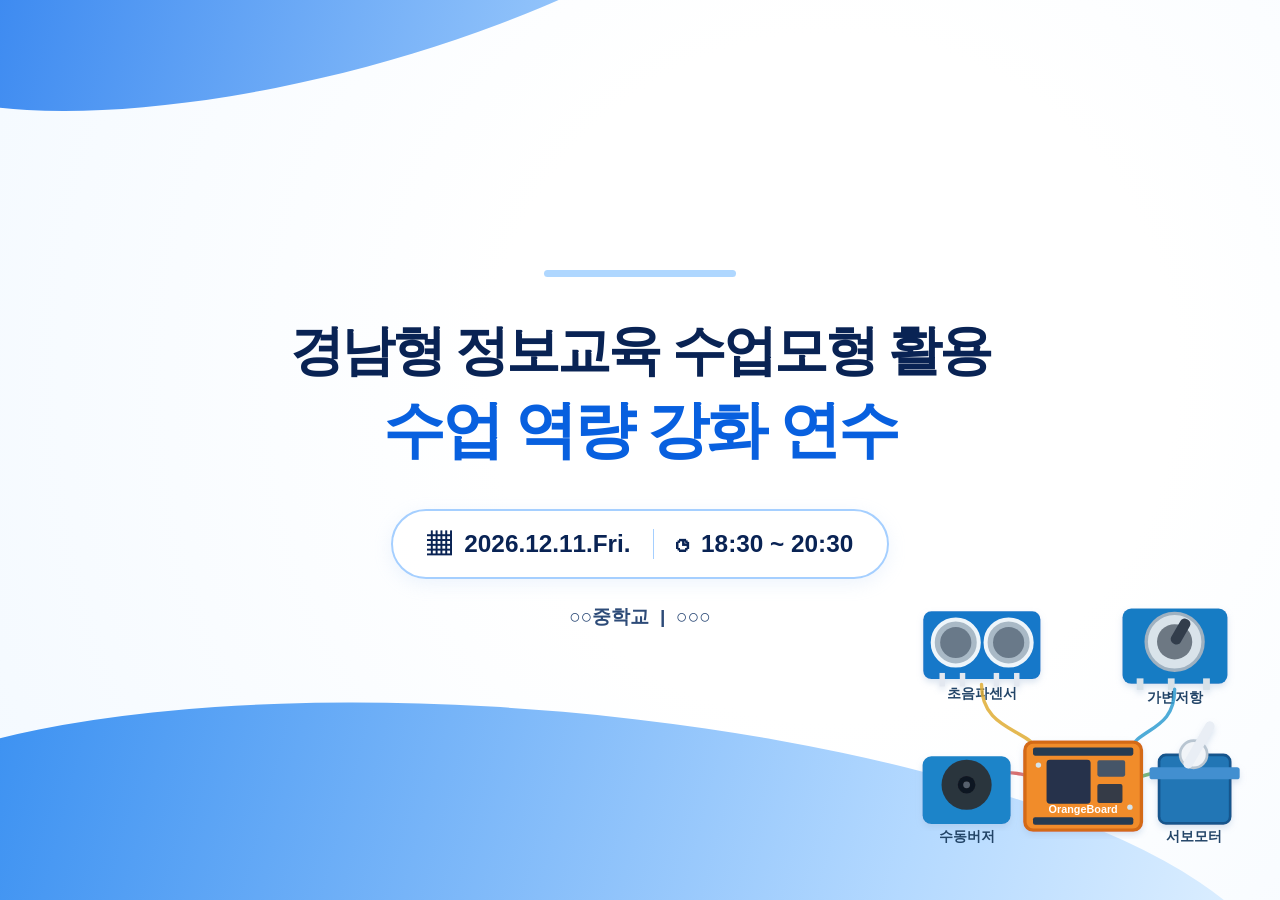
==== training/2026-12-11/index.html @ 885a908c "snapshot: sync class/main babafc4f7c1aa0974825998144b3320c91f09fb5" ====
<!doctype html>
<html lang="ko"><head><meta charset="utf-8"><meta name="viewport" content="width=device-width,initial-scale=1"><title>경남형 정보교육 수업모형 활용 수업 역량 강화 연수</title><style>
:root{font-family:Pretendard,"Noto Sans KR",Arial,sans-serif;color:#092354;background:#f9fcff}*{box-sizing:border-box}html,body{margin:0;height:100%}body{overflow:hidden}.slide{position:relative;min-height:100vh;display:flex;flex-direction:column;align-items:center;justify-content:center;text-align:center;overflow:hidden;padding:6vh 5vw;background:radial-gradient(circle at 65% 42%,#fff 0%,#fff 35%,#f3f9ff 100%)}.wave{position:absolute;pointer-events:none;width:75vw;height:35vh;border-radius:50%;transform:rotate(-15deg)}.wave.top{top:-27vh;left:-12vw;background:linear-gradient(120deg,#1f76ed,#b8ddff)}.wave.bottom{bottom:-27vh;left:-15vw;width:115vw;height:48vh;transform:rotate(5deg);background:linear-gradient(100deg,#2684ef,#b4d9ff 72%,#e7f4ff)}.line{width:15vw;max-width:260px;height:7px;background:#afd7ff;border-radius:9px;margin-bottom:4vh}h1{position:relative;z-index:1;font-size:clamp(31px,4.2vw,78px);line-height:1.38;letter-spacing:-.055em;margin:0;font-weight:850}h1 span{display:block;color:#0860df;font-size:1.15em}.details{z-index:1;margin-top:4vh;display:flex;align-items:center;gap:22px;border:2px solid #a5cfff;background:#ffffffd9;padding:17px 34px;border-radius:60px;font-size:clamp(17px,1.9vw,32px);font-weight:750;box-shadow:0 5px 18px #a9c7ee33}.divider{height:30px;width:1px;background:#a5cfff}.speaker{position:relative;z-index:1;margin-top:25px;font-size:clamp(18px,1.5vw,25px);font-weight:650;color:#2d4b78}.art{position:absolute;right:2vw;bottom:4vh;z-index:1;width:27vw;max-width:490px;opacity:1}.art svg{display:block;width:100%;height:auto}.screen{height:10vw;min-height:95px;background:#eff7ff;border:10px solid #1454b8;border-radius:16px;transform:skew(-5deg);box-shadow:9px 10px 0 #c6dcf5;display:flex;align-items:center;justify-content:center;gap:7px}.block{height:13px;border-radius:5px;background:#a852d8;width:35%}.block:nth-child(2){background:#ffc234;width:28%}.block:nth-child(3){background:#2798ee;width:22%}.board{width:44%;height:65px;margin:-12px auto 0;background:#f47b25;border:6px solid #fba65e;border-radius:10px;transform:rotate(-6deg);box-shadow:0 8px 0 #d8e8fa;display:flex;align-items:center;justify-content:space-evenly}.chip{background:#26314b;width:22%;height:22px;border-radius:3px}.chip:nth-child(2){height:34px}.leds{display:flex;justify-content:space-around;margin-top:8px}.led{height:23px;width:13px;border-radius:10px 10px 2px 2px;background:#e9344e}.led:nth-child(2){background:#19b879}.led:nth-child(3){background:#2883f4}@media(max-width:900px){.art{opacity:.24;width:40vw;right:0}.slide{padding:5vw}.details{gap:12px;padding:12px 18px}.speaker{margin-top:20px}}@media(max-width:560px){h1{font-size:clamp(26px,6vw,40px)}.details{flex-direction:column;gap:4px;border-radius:24px}.divider{display:none}.art{display:none}}@media print{.slide{height:100vh}}
</style></head><body><main class="slide" aria-label="연수 표지"><div class="wave top"></div><div class="wave bottom"></div><div class="line"></div><h1>경남형 정보교육 수업모형 활용<span>수업 역량 강화 연수</span></h1><div class="details"><span>▦ &nbsp;2026.12.11.Fri.</span><span class="divider"></span><span>◷ &nbsp;18:30 ~ 20:30</span></div><div class="speaker">○○중학교 &nbsp;|&nbsp; ○○○</div><div class="art" aria-label="연수 실습 장치: 초음파센서, 가변저항, 서보모터, 수동버저, 오렌지보드"><svg viewBox="0 0 510 400" xmlns="http://www.w3.org/2000/svg" role="img" aria-label="실습 장치 구성도">
<defs><filter id="shadow"><feDropShadow dx="0" dy="5" stdDeviation="5" flood-color="#9ab5d3" flood-opacity=".35"/></filter></defs>
<!-- sensor board -->
<g filter="url(#shadow)"><rect x="21" y="27" width="173" height="100" rx="12" fill="#1778c9"/><circle cx="69" cy="73" r="34" fill="#a9b9c6" stroke="#eef5fa" stroke-width="6"/><circle cx="69" cy="73" r="23" fill="#697989"/><circle cx="147" cy="73" r="34" fill="#a9b9c6" stroke="#eef5fa" stroke-width="6"/><circle cx="147" cy="73" r="23" fill="#697989"/><g fill="#e3e8f0"><rect x="45" y="118" width="8" height="20"/><rect x="75" y="118" width="8" height="20"/><rect x="125" y="118" width="8" height="20"/><rect x="155" y="118" width="8" height="20"/></g></g>
<text x="107" y="155" text-anchor="middle" font-size="20" font-weight="700" fill="#234568">초음파센서</text>
<!-- rotary -->
<g filter="url(#shadow)"><rect x="315" y="23" width="155" height="111" rx="13" fill="#197cc4"/><circle cx="392" cy="72" r="42" fill="#d9e3ea" stroke="#9fb1c0" stroke-width="5"/><circle cx="392" cy="72" r="26" fill="#6d7883"/><rect x="384" y="34" width="16" height="41" rx="7" fill="#313c4c" transform="rotate(30 392 72)"/><g fill="#d7e1e8"><rect x="336" y="126" width="10" height="17"/><rect x="382" y="126" width="10" height="17"/><rect x="434" y="126" width="10" height="17"/></g></g>
<text x="392" y="161" text-anchor="middle" font-size="20" font-weight="700" fill="#234568">가변저항</text>
<!-- connections -->
<g fill="none" stroke-width="5" stroke-linecap="round" opacity=".85"><path d="M107 135 C107 200 170 200 190 230" stroke="#e0ad35"/><path d="M392 142 C392 203 340 198 325 232" stroke="#319ed2"/><path d="M105 290 C105 255 166 264 188 274" stroke="#d35454"/><path d="M402 287 C402 252 359 265 336 273" stroke="#5aa65a"/></g>
<!-- orange board -->
<g filter="url(#shadow)"><rect x="171" y="220" width="172" height="130" rx="12" fill="#f18c2b" stroke="#d46a17" stroke-width="5"/><rect x="203" y="246" width="65" height="65" rx="5" fill="#25334b"/><rect x="278" y="247" width="41" height="24" rx="3" fill="#445468"/><rect x="278" y="282" width="37" height="28" rx="3" fill="#343b46"/><g fill="#283b51"><rect x="183" y="228" width="148" height="12" rx="3"/><rect x="183" y="331" width="148" height="11" rx="3"/></g><g fill="#d4e4ed"><circle cx="191" cy="254" r="4"/><circle cx="326" cy="316" r="4"/></g><text x="257" y="325" text-anchor="middle" fill="white" font-size="16" font-weight="800">OrangeBoard</text></g>
<!-- buzzer -->
<g filter="url(#shadow)"><rect x="20" y="241" width="130" height="100" rx="13" fill="#1d84c9"/><circle cx="85" cy="283" r="37" fill="#2b343e"/><circle cx="85" cy="283" r="13" fill="#111820"/><circle cx="85" cy="283" r="5" fill="#56606d"/></g><text x="85" y="366" text-anchor="middle" font-size="20" font-weight="700" fill="#234568">수동버저</text>
<!-- servo -->
<g filter="url(#shadow)"><rect x="369" y="239" width="105" height="101" rx="10" fill="#2276b5" stroke="#13548c" stroke-width="4"/><rect x="355" y="257" width="133" height="18" rx="4" fill="#428fd0"/><circle cx="420" cy="238" r="20" fill="#f1f4f8" stroke="#b8c5d1" stroke-width="4"/><rect x="413" y="183" width="14" height="78" rx="7" fill="#e9eef5" transform="rotate(30 420 238)"/></g><text x="421" y="366" text-anchor="middle" font-size="20" font-weight="700" fill="#234568">서보모터</text>
</svg></div></main></body></html>
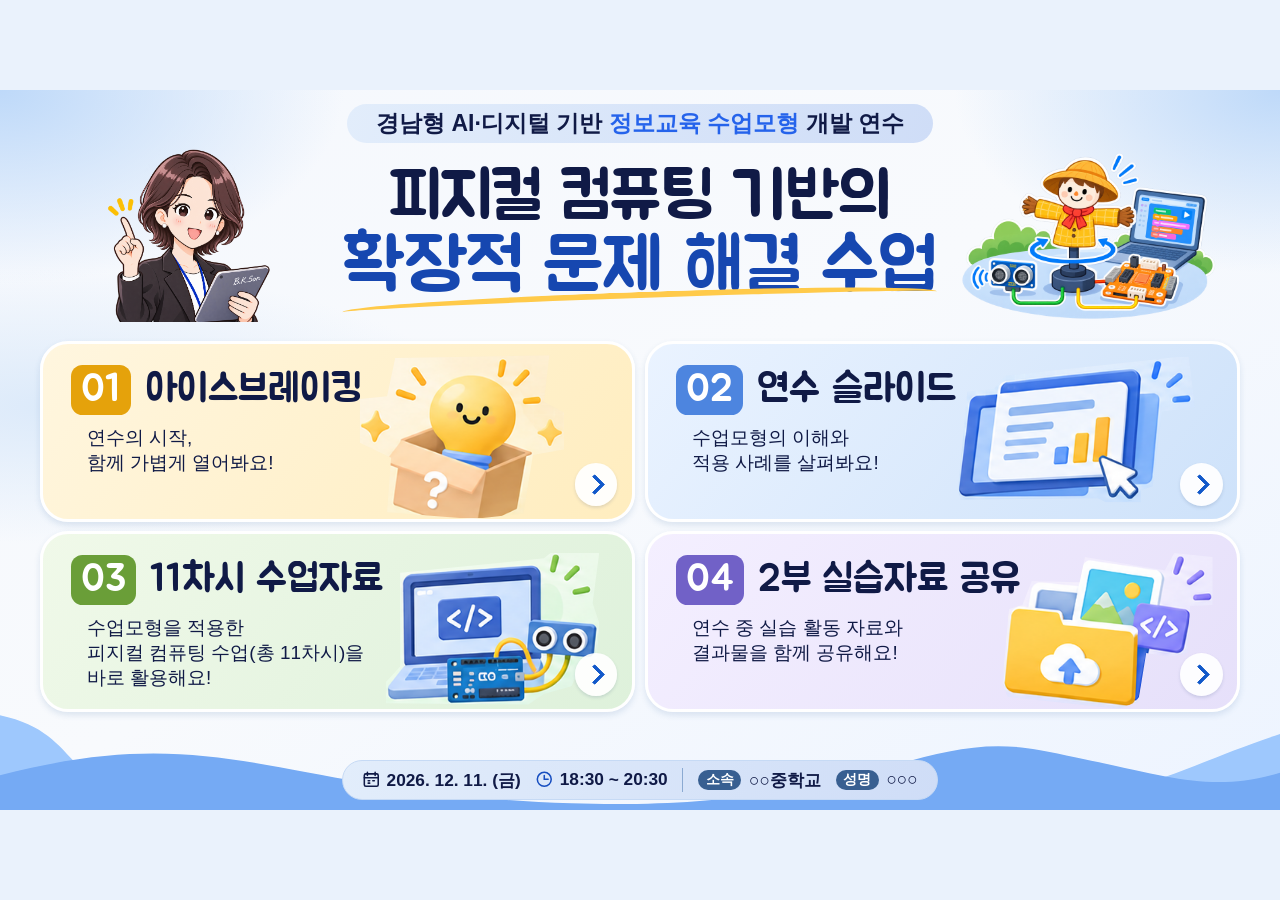
==== commit f02a0321: "snapshot: sync class/main df4ad70a29df1a665eb063a6807eee8b9a4e18f5" ====
--- a/training/2026-12-11/index.html
+++ b/training/2026-12-11/index.html
@@ -1,20 +1,162 @@
 <!doctype html>
-<html lang="ko"><head><meta charset="utf-8"><meta name="viewport" content="width=device-width,initial-scale=1"><title>경남형 정보교육 수업모형 활용 수업 역량 강화 연수</title><style>
-:root{font-family:Pretendard,"Noto Sans KR",Arial,sans-serif;color:#092354;background:#f9fcff}*{box-sizing:border-box}html,body{margin:0;height:100%}body{overflow:hidden}.slide{position:relative;min-height:100vh;display:flex;flex-direction:column;align-items:center;justify-content:center;text-align:center;overflow:hidden;padding:6vh 5vw;background:radial-gradient(circle at 65% 42%,#fff 0%,#fff 35%,#f3f9ff 100%)}.wave{position:absolute;pointer-events:none;width:75vw;height:35vh;border-radius:50%;transform:rotate(-15deg)}.wave.top{top:-27vh;left:-12vw;background:linear-gradient(120deg,#1f76ed,#b8ddff)}.wave.bottom{bottom:-27vh;left:-15vw;width:115vw;height:48vh;transform:rotate(5deg);background:linear-gradient(100deg,#2684ef,#b4d9ff 72%,#e7f4ff)}.line{width:15vw;max-width:260px;height:7px;background:#afd7ff;border-radius:9px;margin-bottom:4vh}h1{position:relative;z-index:1;font-size:clamp(31px,4.2vw,78px);line-height:1.38;letter-spacing:-.055em;margin:0;font-weight:850}h1 span{display:block;color:#0860df;font-size:1.15em}.details{z-index:1;margin-top:4vh;display:flex;align-items:center;gap:22px;border:2px solid #a5cfff;background:#ffffffd9;padding:17px 34px;border-radius:60px;font-size:clamp(17px,1.9vw,32px);font-weight:750;box-shadow:0 5px 18px #a9c7ee33}.divider{height:30px;width:1px;background:#a5cfff}.speaker{position:relative;z-index:1;margin-top:25px;font-size:clamp(18px,1.5vw,25px);font-weight:650;color:#2d4b78}.art{position:absolute;right:2vw;bottom:4vh;z-index:1;width:27vw;max-width:490px;opacity:1}.art svg{display:block;width:100%;height:auto}.screen{height:10vw;min-height:95px;background:#eff7ff;border:10px solid #1454b8;border-radius:16px;transform:skew(-5deg);box-shadow:9px 10px 0 #c6dcf5;display:flex;align-items:center;justify-content:center;gap:7px}.block{height:13px;border-radius:5px;background:#a852d8;width:35%}.block:nth-child(2){background:#ffc234;width:28%}.block:nth-child(3){background:#2798ee;width:22%}.board{width:44%;height:65px;margin:-12px auto 0;background:#f47b25;border:6px solid #fba65e;border-radius:10px;transform:rotate(-6deg);box-shadow:0 8px 0 #d8e8fa;display:flex;align-items:center;justify-content:space-evenly}.chip{background:#26314b;width:22%;height:22px;border-radius:3px}.chip:nth-child(2){height:34px}.leds{display:flex;justify-content:space-around;margin-top:8px}.led{height:23px;width:13px;border-radius:10px 10px 2px 2px;background:#e9344e}.led:nth-child(2){background:#19b879}.led:nth-child(3){background:#2883f4}@media(max-width:900px){.art{opacity:.24;width:40vw;right:0}.slide{padding:5vw}.details{gap:12px;padding:12px 18px}.speaker{margin-top:20px}}@media(max-width:560px){h1{font-size:clamp(26px,6vw,40px)}.details{flex-direction:column;gap:4px;border-radius:24px}.divider{display:none}.art{display:none}}@media print{.slide{height:100vh}}
-</style></head><body><main class="slide" aria-label="연수 표지"><div class="wave top"></div><div class="wave bottom"></div><div class="line"></div><h1>경남형 정보교육 수업모형 활용<span>수업 역량 강화 연수</span></h1><div class="details"><span>▦ &nbsp;2026.12.11.Fri.</span><span class="divider"></span><span>◷ &nbsp;18:30 ~ 20:30</span></div><div class="speaker">○○중학교 &nbsp;|&nbsp; ○○○</div><div class="art" aria-label="연수 실습 장치: 초음파센서, 가변저항, 서보모터, 수동버저, 오렌지보드"><svg viewBox="0 0 510 400" xmlns="http://www.w3.org/2000/svg" role="img" aria-label="실습 장치 구성도">
-<defs><filter id="shadow"><feDropShadow dx="0" dy="5" stdDeviation="5" flood-color="#9ab5d3" flood-opacity=".35"/></filter></defs>
-<!-- sensor board -->
-<g filter="url(#shadow)"><rect x="21" y="27" width="173" height="100" rx="12" fill="#1778c9"/><circle cx="69" cy="73" r="34" fill="#a9b9c6" stroke="#eef5fa" stroke-width="6"/><circle cx="69" cy="73" r="23" fill="#697989"/><circle cx="147" cy="73" r="34" fill="#a9b9c6" stroke="#eef5fa" stroke-width="6"/><circle cx="147" cy="73" r="23" fill="#697989"/><g fill="#e3e8f0"><rect x="45" y="118" width="8" height="20"/><rect x="75" y="118" width="8" height="20"/><rect x="125" y="118" width="8" height="20"/><rect x="155" y="118" width="8" height="20"/></g></g>
-<text x="107" y="155" text-anchor="middle" font-size="20" font-weight="700" fill="#234568">초음파센서</text>
-<!-- rotary -->
-<g filter="url(#shadow)"><rect x="315" y="23" width="155" height="111" rx="13" fill="#197cc4"/><circle cx="392" cy="72" r="42" fill="#d9e3ea" stroke="#9fb1c0" stroke-width="5"/><circle cx="392" cy="72" r="26" fill="#6d7883"/><rect x="384" y="34" width="16" height="41" rx="7" fill="#313c4c" transform="rotate(30 392 72)"/><g fill="#d7e1e8"><rect x="336" y="126" width="10" height="17"/><rect x="382" y="126" width="10" height="17"/><rect x="434" y="126" width="10" height="17"/></g></g>
-<text x="392" y="161" text-anchor="middle" font-size="20" font-weight="700" fill="#234568">가변저항</text>
-<!-- connections -->
-<g fill="none" stroke-width="5" stroke-linecap="round" opacity=".85"><path d="M107 135 C107 200 170 200 190 230" stroke="#e0ad35"/><path d="M392 142 C392 203 340 198 325 232" stroke="#319ed2"/><path d="M105 290 C105 255 166 264 188 274" stroke="#d35454"/><path d="M402 287 C402 252 359 265 336 273" stroke="#5aa65a"/></g>
-<!-- orange board -->
-<g filter="url(#shadow)"><rect x="171" y="220" width="172" height="130" rx="12" fill="#f18c2b" stroke="#d46a17" stroke-width="5"/><rect x="203" y="246" width="65" height="65" rx="5" fill="#25334b"/><rect x="278" y="247" width="41" height="24" rx="3" fill="#445468"/><rect x="278" y="282" width="37" height="28" rx="3" fill="#343b46"/><g fill="#283b51"><rect x="183" y="228" width="148" height="12" rx="3"/><rect x="183" y="331" width="148" height="11" rx="3"/></g><g fill="#d4e4ed"><circle cx="191" cy="254" r="4"/><circle cx="326" cy="316" r="4"/></g><text x="257" y="325" text-anchor="middle" fill="white" font-size="16" font-weight="800">OrangeBoard</text></g>
-<!-- buzzer -->
-<g filter="url(#shadow)"><rect x="20" y="241" width="130" height="100" rx="13" fill="#1d84c9"/><circle cx="85" cy="283" r="37" fill="#2b343e"/><circle cx="85" cy="283" r="13" fill="#111820"/><circle cx="85" cy="283" r="5" fill="#56606d"/></g><text x="85" y="366" text-anchor="middle" font-size="20" font-weight="700" fill="#234568">수동버저</text>
-<!-- servo -->
-<g filter="url(#shadow)"><rect x="369" y="239" width="105" height="101" rx="10" fill="#2276b5" stroke="#13548c" stroke-width="4"/><rect x="355" y="257" width="133" height="18" rx="4" fill="#428fd0"/><circle cx="420" cy="238" r="20" fill="#f1f4f8" stroke="#b8c5d1" stroke-width="4"/><rect x="413" y="183" width="14" height="78" rx="7" fill="#e9eef5" transform="rotate(30 420 238)"/></g><text x="421" y="366" text-anchor="middle" font-size="20" font-weight="700" fill="#234568">서보모터</text>
-</svg></div></main></body></html>+<html lang="ko">
+<head>
+  <meta charset="utf-8">
+  <meta name="viewport" content="width=device-width, initial-scale=1">
+  <title>경남형 AI·디지털 기반 정보교육 수업모형 개발 연수</title>
+  <link rel="stylesheet" href="./home.css">
+<link rel="stylesheet" href="./training-cards.css">
+</head>
+<body>
+  <!-- Reuse the reference artwork at its original proportions through cropped views. -->
+  <svg class="art-source" aria-hidden="true" width="0" height="0">
+    <defs>
+      <image id="reference" href="../../assets/images/training-home-v1.png" width="950" height="534.66"/>
+    </defs>
+  </svg>
+  <main class="stage">
+    <div class="home">
+      <header class="hero">
+        <p class="tagline">경남형 AI·디지털 기반 <span>정보교육 수업모형</span> 개발 연수</p>
+        <img class="hero-teacher" src="../../assets/images/teacher-character-left.png" alt="연수 교사 캐릭터">
+        <h1>피지컬 컴퓨팅 기반의<br><span>확장적 문제 해결 수업</span></h1>
+        <img class="hero-project" src="../../assets/images/scarecrow-project.png" alt="빙글빙글 허수아비 프로젝트">
+      </header>
+
+      <nav class="cards" aria-label="연수 메뉴">
+        <button class="card icebreaker" type="button" data-pending aria-labelledby="icebreaker-title">
+          <span class="card-heading"><span class="number" aria-hidden="true">01</span><span id="icebreaker-title">아이스브레이킹</span></span>
+          <span class="description">연수의 시작,<br>함께 가볍게 열어봐요!</span>
+          <svg class="card-art" aria-hidden="true" viewBox="265 211 152 121">
+            <use href="#reference" clip-path="polygon(267px 244px, 287px 242px, 293px 214px, 406px 212px, 402px 246px, 417px 254px, 417px 281px, 394px 285px, 387px 328px, 350px 332px, 287px 327px, 290px 287px, 267px 276px)"/>
+          </svg>
+          <span class="arrow" aria-hidden="true"></span>
+        </button>
+
+        <a class="card slides" href="./slides.html" data-open-training="slides" aria-labelledby="slides-title">
+          <span class="card-heading"><span class="number" aria-hidden="true">02</span><span id="slides-title">연수 슬라이드</span></span>
+          <span class="description">수업모형의 이해와<br>적용 사례를 살펴봐요!</span>
+          <svg class="card-art" aria-hidden="true" viewBox="707 212 181 110">
+            <use href="#reference" clip-path="polygon(710px 312px, 717px 238px, 737px 236px, 745px 226px, 847px 215px, 883px 211px, 888px 250px, 863px 253px, 856px 309px, 847px 312px, 847px 321px, 821px 321px, 815px 318px, 712px 319px)"/>
+          </svg>
+          <span class="arrow" aria-hidden="true"></span>
+        </a>
+
+        <a class="card lessons" href="./lessons.html" data-open-training="lessons" aria-labelledby="lessons-title">
+          <span class="card-heading"><span class="number" aria-hidden="true">03</span><span id="lessons-title">11차시 수업자료</span></span>
+          <span class="description">수업모형을 적용한<br>피지컬 컴퓨팅 수업(총 11차시)을<br>바로 활용해요!</span>
+          <svg class="card-art" aria-hidden="true" viewBox="280 355 165 116">
+            <use href="#reference" clip-path="polygon(282px 453px, 293px 441px, 293px 370px, 402px 359px, 407px 355px, 444px 355px, 439px 393px, 444px 408px, 442px 435px, 432px 435px, 423px 456px, 402px 462px, 390px 470px, 282px 469px)"/>
+          </svg>
+          <span class="arrow" aria-hidden="true"></span>
+        </a>
+
+        <button class="card practice" type="button" data-pending aria-labelledby="practice-title">
+          <span class="card-heading"><span class="number" aria-hidden="true">04</span><span id="practice-title">2부 실습자료 공유</span></span>
+          <span class="description">연수 중 실습 활동 자료와<br>결과물을 함께 공유해요!</span>
+          <svg class="card-art" aria-hidden="true" viewBox="742 357 160 117">
+            <use href="#reference" clip-path="polygon(743px 455px, 748px 399px, 758px 396px, 765px 378px, 801px 379px, 805px 360px, 865px 370px, 872px 357px, 901px 360px, 901px 396px, 884px 397px, 882px 432px, 869px 435px, 851px 432px, 845px 469px, 830px 474px, 747px 465px)"/>
+          </svg>
+          <span class="arrow" aria-hidden="true"></span>
+        </button>
+      </nav>
+
+      <footer class="training-details">
+        <p class="schedule">
+          <time datetime="2026-12-11">
+            <svg aria-hidden="true" viewBox="0 0 24 24"><rect x="3" y="5" width="18" height="16" rx="2"/><path d="M7 3v4m10-4v4M3 10h18m-13 4h2m4 0h2m-8 3h2"/></svg>
+            2026. 12. 11. (금)
+          </time>
+          <span class="hours">
+            <svg aria-hidden="true" viewBox="0 0 24 24"><circle cx="12" cy="12" r="9"/><path d="M12 7v5h5"/></svg>
+            18:30 ~ 20:30
+          </span>
+        </p>
+        <dl class="speaker">
+          <div><dt>소속</dt><dd>○○중학교</dd></div>
+          <div><dt>성명</dt><dd>○○○</dd></div>
+        </dl>
+      </footer>
+      <svg class="waves" aria-hidden="true" viewBox="0 0 950 72" preserveAspectRatio="none">
+        <path fill="#9ec8fd" d="M0 1C68 16 38 63 146 72H0ZM950 15C871 41 841 69 720 72H950Z"/>
+        <path fill="#75aaf4" d="M0 46C168 2 206 60 424 67S681 10 771 27S894 61 950 44V72H0Z"/>
+      </svg>
+    </div>
+  </main>
+
+  <dialog aria-labelledby="pending-title" aria-describedby="pending-message">
+    <h2 id="pending-title"></h2>
+    <p id="pending-message">준비 중인 메뉴입니다.</p>
+    <form method="dialog"><button autofocus>확인</button></form>
+  </dialog>
+  <script>
+    const home = document.querySelector('.stage');
+    let frame;
+    let activeCard;
+
+    function showTraining(card) {
+      if (card === activeCard) return;
+      frame?.remove();
+      const previousCard = activeCard;
+      activeCard = card;
+      home.hidden = Boolean(card);
+      if (!card) {
+        frame = undefined;
+        previousCard?.focus();
+        return;
+      }
+
+      frame = document.createElement('iframe');
+      frame.className = 'training-screen';
+      frame.title = document.getElementById(card.getAttribute('aria-labelledby')).textContent;
+      frame.src = card.href;
+      frame.allowFullscreen = true;
+      frame.addEventListener('load', () => frame?.contentWindow.focus(), { once: true });
+      document.body.append(frame);
+    }
+
+    function restoreTraining() {
+      const cards = [...document.querySelectorAll('a[data-open-training]')];
+      showTraining(cards.find(card => card.href === history.state?.trainingScreen));
+    }
+
+    function openTraining(card) {
+      if (!card || card === activeCard) return;
+      const trainingDepth = (history.state?.trainingDepth ?? 0) + 1;
+      history.pushState({ trainingScreen: card.href, trainingDepth }, '');
+      showTraining(card);
+    }
+
+    document.addEventListener('click', event => {
+      const card = event.target.closest('a[data-open-training]');
+      if (!card || event.defaultPrevented || event.button !== 0 ||
+          event.metaKey || event.ctrlKey || event.shiftKey || event.altKey) return;
+      event.preventDefault();
+      openTraining(card);
+    });
+
+    window.addEventListener('popstate', restoreTraining);
+    window.addEventListener('message', event => {
+      if (!frame || event.source !== frame.contentWindow || event.origin !== location.origin) return;
+      if (event.data === 'phycom-home') history.go(-(history.state?.trainingDepth || 1));
+      if (event.data?.type === 'training-open') {
+        const card = [...document.querySelectorAll('a[data-open-training]')]
+          .find(item => item.dataset.openTraining === event.data.id);
+        openTraining(card);
+      }
+    });
+
+    history.replaceState({ ...history.state, trainingScreen: null, trainingDepth: 0 }, '');
+
+    const pendingDialog = document.querySelector('dialog');
+    const pendingTitle = document.querySelector('#pending-title');
+
+    document.querySelectorAll('[data-pending]').forEach(card => {
+      card.addEventListener('click', () => {
+        pendingTitle.textContent = document.getElementById(card.getAttribute('aria-labelledby')).textContent;
+        pendingDialog.showModal();
+      });
+    });
+  </script>
+</body>
+</html>
--- a/training/2026-12-11/home.css
+++ b/training/2026-12-11/home.css
@@ -0,0 +1,160 @@
+@font-face {
+  font-family: Jua;
+  src: url("../../fonts/Jua-Regular.ttf") format("truetype");
+  font-display: swap;
+}
+
+:root {
+  color: #101a46;
+  background: #eaf2fc;
+  font-family: Pretendard, "Noto Sans KR", "Apple SD Gothic Neo", "Malgun Gothic", sans-serif;
+}
+
+* { box-sizing: border-box; }
+body { margin: 0; }
+
+.stage {
+  display: grid;
+  place-items: center;
+  min-height: 100vh;
+  min-height: 100svh;
+  width: min(100%, calc(100svh * 16 / 9));
+  margin-inline: auto;
+  container-type: inline-size;
+}
+
+.stage[hidden] { display: none; }
+
+.training-screen {
+  position: fixed;
+  inset: 0;
+  width: 100%;
+  height: 100%;
+  border: 0;
+}
+
+.home {
+  position: relative;
+  isolation: isolate;
+  width: 100%;
+  aspect-ratio: 16 / 9;
+  display: grid;
+  grid-template-rows: 17.5cqw 29cqw 1fr;
+  gap: 1cqw;
+  padding: 1.1cqw 3.15cqw .8cqw;
+  overflow: hidden;
+  background:
+    radial-gradient(ellipse at 0 0, #bed9f9, transparent 19%),
+    radial-gradient(ellipse at 100% 0, #bed9f9, transparent 18%),
+    radial-gradient(ellipse at 4% 44%, #dceafa, transparent 24%),
+    linear-gradient(150deg, #f5f8fd, #f8fafd 49%, #edf4ff);
+}
+
+.hero {
+  display: grid;
+  grid-template-columns: minmax(0, 1fr) auto minmax(0, 1fr);
+  grid-template-rows: auto 1fr;
+  align-items: center;
+  justify-items: center;
+  text-align: center;
+}
+
+.hero-teacher, .hero-project {
+  height: 13.5cqw;
+  width: 100%;
+  object-fit: contain;
+}
+
+.tagline, .training-details {
+  width: max-content;
+  max-width: 100%;
+  border-radius: 100px;
+  background: linear-gradient(110deg, #e2edfb, #cfddf7);
+}
+
+.tagline {
+  grid-column: 1 / -1;
+  margin: 0;
+  padding: .44cqw 2.25cqw;
+  font-size: 1.8cqw;
+  font-weight: 800;
+  line-height: 1.2;
+}
+
+.tagline span { color: #2563eb; }
+
+h1 {
+  margin: 0;
+  font: 400 5.05cqw / 1.02 Jua, sans-serif;
+  letter-spacing: -.015em;
+}
+
+h1 span {
+  font-size: 1.13em;
+  position: relative;
+  color: #1647b0;
+}
+
+h1 span::after {
+  content: "";
+  position: absolute;
+  inset: auto 0 -.11em;
+  height: .19em;
+  border-top: .09em solid #ffca4a;
+  border-radius: 50%;
+  transform: rotate(-2deg);
+}
+
+.training-details {
+  align-self: end;
+  justify-self: center;
+  display: flex;
+  align-items: center;
+  gap: 1.15cqw;
+  padding: .55cqw 1.5cqw;
+  border: 1px solid #c6daf5;
+  font-size: 1.35cqw;
+  font-weight: 700;
+  white-space: nowrap;
+}
+
+.schedule, .speaker {
+  display: flex;
+  align-items: center;
+  gap: 1.15cqw;
+  margin: 0;
+}
+
+.schedule > * { display: inline-flex; align-items: center; gap: .45cqw; }
+.schedule svg { width: 1.45cqw; fill: none; stroke: currentColor; stroke-width: 2; stroke-linecap: round; }
+.hours svg { color: #174ec0; }
+.speaker { border-left: 1px solid #8baad2; padding-left: 1.15cqw; }
+.speaker div { display: flex; align-items: center; gap: .6cqw; }
+.speaker dt { padding: .08em .55em; border-radius: 99px; background: #385f91; color: white; font-size: .8em; }
+.speaker dd { margin: 0; }
+
+.waves { position: absolute; inset: auto 0 0; width: 100%; height: 7.5cqw; z-index: -1; }
+
+dialog {
+  width: min(24rem, calc(100% - 2rem));
+  padding: 1.5rem;
+  border: 1px solid #c7d9f2;
+  border-radius: 1rem;
+  color: inherit;
+  box-shadow: 0 .5rem 2rem #1c3c7833;
+}
+
+dialog::backdrop { background: #101a4666; }
+dialog h2 { margin: 0; font: 400 1.65rem Jua, sans-serif; }
+dialog form { text-align: right; }
+dialog button { padding: .5rem 1rem; border: 0; border-radius: .5rem; background: #1647b0; color: white; font: inherit; cursor: pointer; }
+
+@media (max-width: 600px) and (orientation: portrait) {
+  .home { aspect-ratio: auto; grid-template-rows: auto auto auto; gap: 5cqw; padding: 5cqw; }
+  .hero { row-gap: .8cqw; }
+  .tagline { font-size: 3.25cqw; padding: 1.3cqw 3cqw; }
+  h1 { font-size: 6.2cqw; }
+  .hero-teacher, .hero-project { height: 18cqw; }
+  .training-details { padding: 1.15cqw 2cqw; font-size: 2.75cqw; }
+  .schedule svg { width: 2.8cqw; }
+}
--- a/training/2026-12-11/training-cards.css
+++ b/training/2026-12-11/training-cards.css
@@ -0,0 +1,79 @@
+.art-source { position: absolute; }
+
+.cards {
+  display: grid;
+  grid-template: repeat(2, minmax(0, 1fr)) / repeat(2, minmax(0, 1fr));
+  gap: .65cqw .85cqw;
+}
+
+.cards .card {
+  position: relative;
+  display: flex;
+  flex-direction: column;
+  align-items: flex-start;
+  gap: .85cqw;
+  min-width: 0;
+  min-height: var(--card-min-height, 0);
+  padding: 1.65cqw 2.15cqw;
+  border: .25cqw solid #fff;
+  border-radius: 2.2cqw;
+  background: linear-gradient(130deg, var(--light), var(--wash));
+  box-shadow: 0 .25cqw .48cqw #35609e24;
+  color: inherit;
+  font: inherit;
+  text-align: left;
+  text-decoration: none;
+  white-space: normal;
+  cursor: pointer;
+}
+
+.icebreaker { --light: #fff6df; --wash: #ffedbf; --accent: #e5a20b; }
+.slides { --light: #eaf3ff; --wash: #cee2fa; --accent: #4d85df; }
+.lessons { --light: #f0f9e9; --wash: #def1db; --accent: #6a9e38; }
+.practice { --light: #f4efff; --wash: #e6e0fa; --accent: #7161c7; }
+
+.cards .card:is(:hover, [aria-current]) { border-color: var(--accent); }
+.cards .card:focus-visible { outline: 3px solid #1647b0; outline-offset: 2px; z-index: 2; }
+.card-heading, .description { position: relative; z-index: 1; }
+.card-heading { display: flex; align-items: center; gap: 1.05cqw; font: 400 max(var(--card-heading-min, 0px), 3.02cqw) / 1.15 Jua, sans-serif; }
+.number { background: var(--accent); color: white; padding: .22cqw .8cqw; border-radius: .9cqw; }
+.description { padding-left: 1.25cqw; font-size: max(var(--card-description-min, 0px), 1.48cqw); max-inline-size: var(--card-description-width, none); line-height: 1.32; font-weight: 450; }
+
+.card-art { position: absolute; width: 16.2cqw; right: 5.25cqw; bottom: 0; pointer-events: none; }
+.slides .card-art { width: 18.85cqw; right: 3.2cqw; bottom: 1.25cqw; }
+.lessons .card-art { width: 17cqw; right: 2.45cqw; bottom: .25cqw; }
+.practice .card-art { width: 16.65cqw; right: 1.75cqw; bottom: 0; }
+
+.arrow {
+  position: absolute;
+  display: grid;
+  place-items: center;
+  width: 3.35cqw;
+  aspect-ratio: 1;
+  right: 1.1cqw;
+  bottom: 1.05cqw;
+  border-radius: 50%;
+  background: #ffffffed;
+  box-shadow: 0 .14cqw .25cqw #25457126;
+}
+
+.arrow::after {
+  content: "";
+  width: .85cqw;
+  aspect-ratio: 1;
+  border: solid #1259ca;
+  border-width: .34cqw .34cqw 0 0;
+  border-radius: .12cqw;
+  transform: translateX(-12%) rotate(45deg);
+}
+
+@media (max-width: 600px) and (orientation: portrait) {
+  .cards { grid-template: auto / 1fr; gap: 2cqw; }
+  .cards .card { min-height: 25cqw; padding: 3cqw 4cqw; gap: 1.4cqw; border-width: 2px; border-radius: 4cqw; }
+  .card-heading { font-size: max(var(--card-heading-min, 0px), 5.7cqw); gap: 2cqw; }
+  .number { padding: .5cqw 1.6cqw; border-radius: 1.6cqw; }
+  .description { padding-left: 2cqw; font-size: max(var(--card-description-min, 0px), 3.1cqw); }
+  .card .card-art { width: 27cqw; right: 8cqw; bottom: .5cqw; }
+  .arrow { width: 6cqw; right: 2cqw; bottom: 2cqw; }
+  .arrow::after { width: 1.5cqw; border-width: .6cqw .6cqw 0 0; }
+}
